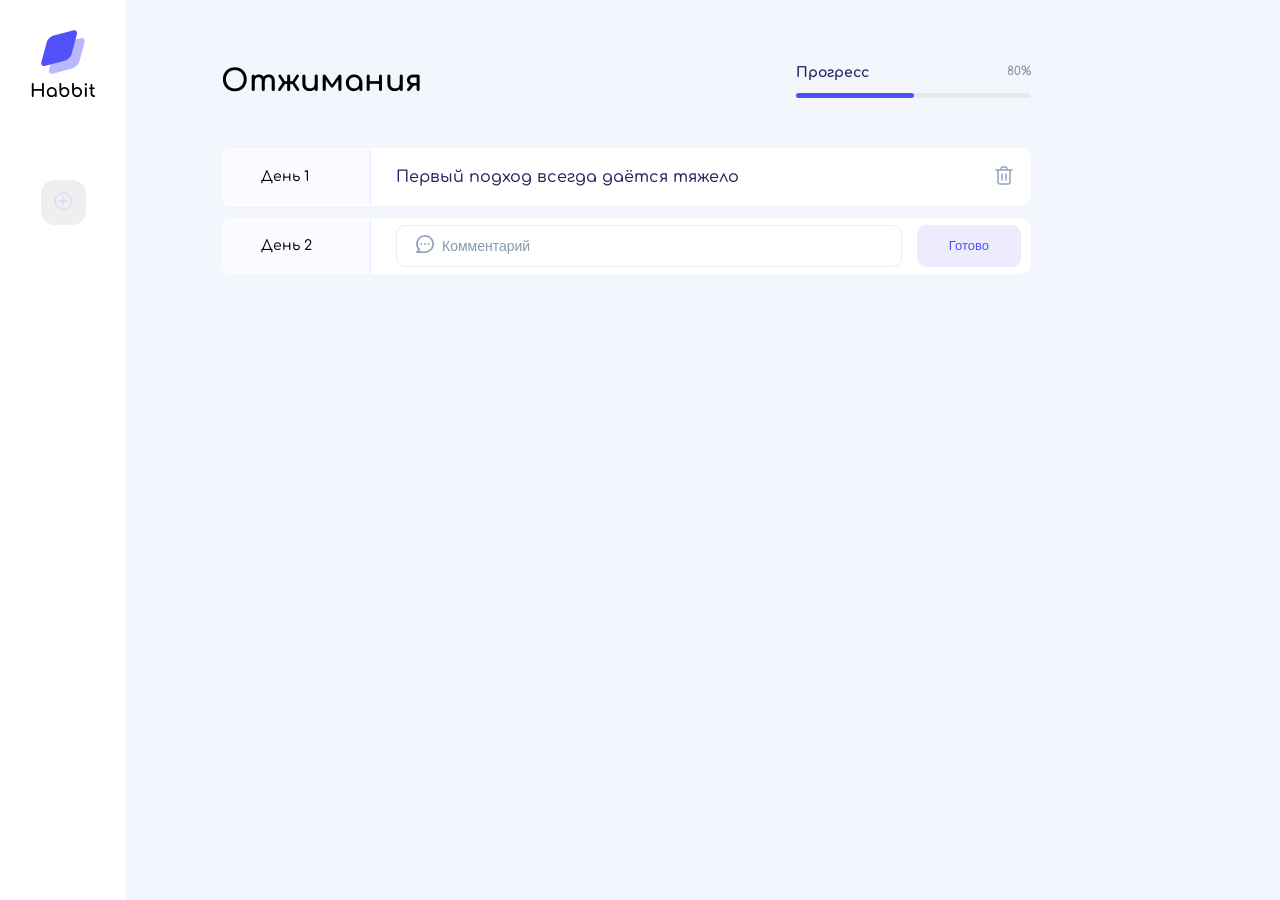
==== project/index.html @ 3a40549d "18-рендеринг меню" ====
<!DOCTYPE html>
<html lang="en">
<head>
    <meta charset="UTF-8">
    <meta name="viewport" content="width=device-width, initial-scale=1.0">
    <title>Habbit app</title>
    <link rel="preconnect" href="https://fonts.googleapis.com">
    <link rel="preconnect" href="https://fonts.gstatic.com" crossorigin>
    <link href="https://fonts.googleapis.com/css2?family=Comfortaa:wght@300..700&display=swap" rel="stylesheet">
    <link rel="stylesheet" href="./styles/main.css">
</head>
<body>
    <div class="app">
        <div class="panel">
            <img class="logo" src="./images/logo.svg" alt="Логотип Habbit app">
            <nav class="menu">
                <div class="menu__list">
                    <!-- <button class="menu__item menu__item_active" menu-habbit-id="1">
                        <img src="./images/sport.svg" alt="Гантели">
                    </button>
                    <button class="menu__item">
                        <img src="./images/water.svg" alt="Вода">
                    </button>
                    <button class="menu__item">
                        <img src="./images/food.svg" alt="Еда"> -->
                    </button>
                </div>
                <button class="menu__add">
                    <img src="./images/add.svg" alt="Добавить привычку">
                </button>
            </nav>
        </div>
        <div class="content">
            <header>
                <h1>Отжимания</h1>
                <div class="progress">
                    <div class="progress__text">
                        <div class="progress__name">Прогресс</div>
                        <div class="progress__percernt">80%</div>
                    </div>
                    <div class="progress__bar">
                        <div class="progress__cover-bar"></div>
                    </div>
                </div>
            </header>
            <main>
                <div>
                    <div class='habbit'>
                        <div class='habbit__day'>День 1</div>
                        <div class='habbit__comment'>
                            Первый подход всегда даётся тяжело
                        </div>
                        <button class='habbit__delete'>
                            <img src="./images/delete.svg" alt="Удалить день 1">
                        </button>
                    </div>
                </div>
                <div>
                    <div class='habbit'>
                        <div class='habbit__day'>День 2</div>
                        <form class='habbit__form'>
                            <img 
                            class='input__icon' 
                            src="./images/comment.svg" 
                            alt="Иконка комментария">
                            <input class="input_icon" type="text" placeholder='Комментарий'>
                            <button class="button">Готово</button>
                        </form>                        
                    </div>
                </div>
            </main>
        </div>
    </div>
    <script src='./scripts/app.js'> </script>
</body>
</html>
---- project/styles/main.css ----
*{
    box-sizing: border-box;
}

body{
    font-family: 'Comfortaa', cursive;
    margin: 0;
    background-color: #F3F6FD;
    font-weight: 400;
}

.app {
    display: flex; 
    gap: 50px;
}

.logo{
    margin-bottom: 50px ;
}

.panel{
    background-color: white;
    min-height: 100vh;
    padding: 30px;
}

.menu{
    display: flex;
    flex-direction: column;
    gap: 25px;
    align-items: center;
}

.menu__list{
    display: flex;
    flex-direction: column;
    gap: 25px;
    
}

.menu__item{
    border-radius: 14px;
    box-shadow: 0px 8px 14px 0px rgba(62, 107, 224, 0.12);
    background: none;
    border: none;
    height: 45px;
    width: 45px;
    cursor: pointer;
}

.menu__item:hover{
    background: rgb(106, 106, 251);
}


.menu__item:hover img{
    filter: brightness(0) invert(1);
}

.menu__item_active{
    background: rgb(80, 81, 249);
}

.menu__item_active img{
    filter: brightness(0) invert(1);
}

.menu__add{
    box-sizing: border-box;
    border: 1px solid rgb(202, 213, 255);
    border-radius: 14px;
    border: none;
    height: 45px;
    width: 45px;
    cursor: pointer;
}

.menu__add:hover{
    background-color: #E7E2FE;
}

.content{
    min-width: 900px;
    padding: 45px;
}

header{
    display: flex;
    justify-content: space-between;
    align-items: center;
}

h1{
    font-size: 30px;
    line-height: 33px;
    color: black;
}

.progress{
    display: flex;
    flex-direction: column;
    gap: 12px;
    min-width: 235px;
}

.progress__text{
    display: flex;
    flex-direction: row;
    justify-content: space-between;
}

.progress__name{
    color: rgb(35, 35, 96);
    font-size: 14px;
    line-height: 16px;
    text-align: left;
    font-weight: 800;
}

.progress__percernt{
    color: rgb(118, 131, 150);
    font-size: 12px;
    line-height: 13px;
}

.progress__bar{
    width: 100%;
    height: 5px;
    border-radius: 4px;
    background: rgb(230, 233, 237);
    position: relative;
}

.progress__cover-bar{
    position: absolute;
    width: 50%;
    height: 5px;
    border-radius: 4px;
    background: rgb(80, 81, 249);
}

main{
    margin-top: 30px;
}

.habbit{
    display: flex;
    background-color: white;
    border-radius: 10px;
    align-items: center;
    margin-bottom: 12px;
}

.habbit__day{
    background-color: #FBFAFF;
    border-radius: 10px 0 0 10px;
    border-right: 1px solid rgb(231, 235, 251);
    font-size: 14px;
    font-weight: 500;
    line-height: 16px;
    padding: 20px 40px;
    min-width: 150px;
}

.habbit__comment{
    color: rgb(35, 35, 95);
    font-size: 16px;
    font-weight: 500;
    line-height: 18px;
    padding: 20px 25px;
}

.habbit__delete{
    margin-left: auto;
    margin-right: 10px;
    background: none;
    border: none;
    cursor: pointer;
    border-radius: 5px;
    padding: 5px;
}

.habbit__delete:hover{
    background-color: #E7E2FE;
}

input{
    border: 1px solid rgb(231, 235, 251);
    border-radius: 9px;
    background: rgb(255, 255, 255);
    padding: 12px 20px;
    flex: 1;
    font-size: 14px;
    line-height: 16px;
}

input::placeholder{
    color: rgb(136, 153, 168);
    font-size: 14px;
    line-height: 16px;
}

.habbit__form{
    display: flex;
    gap: 15px;
    width: 100%;
    padding: 0px 10px 0 25px;
    position: relative;
}

.input__icon{
    position: absolute;
    top: 10px;
    left: 45px;
}

.input_icon{
    padding-left: 45px;
}

.button{
    border-radius: 9px;
    background: rgb(237, 236, 254);
    border: none;
    color: rgb(80, 81, 249);
    font-size: 13px;
    font-weight: 500;
    line-height: 14px;
    padding: 14px 32px;
    cursor: pointer;
}

.button:hover{
    background: rgb(210, 208, 245);
}
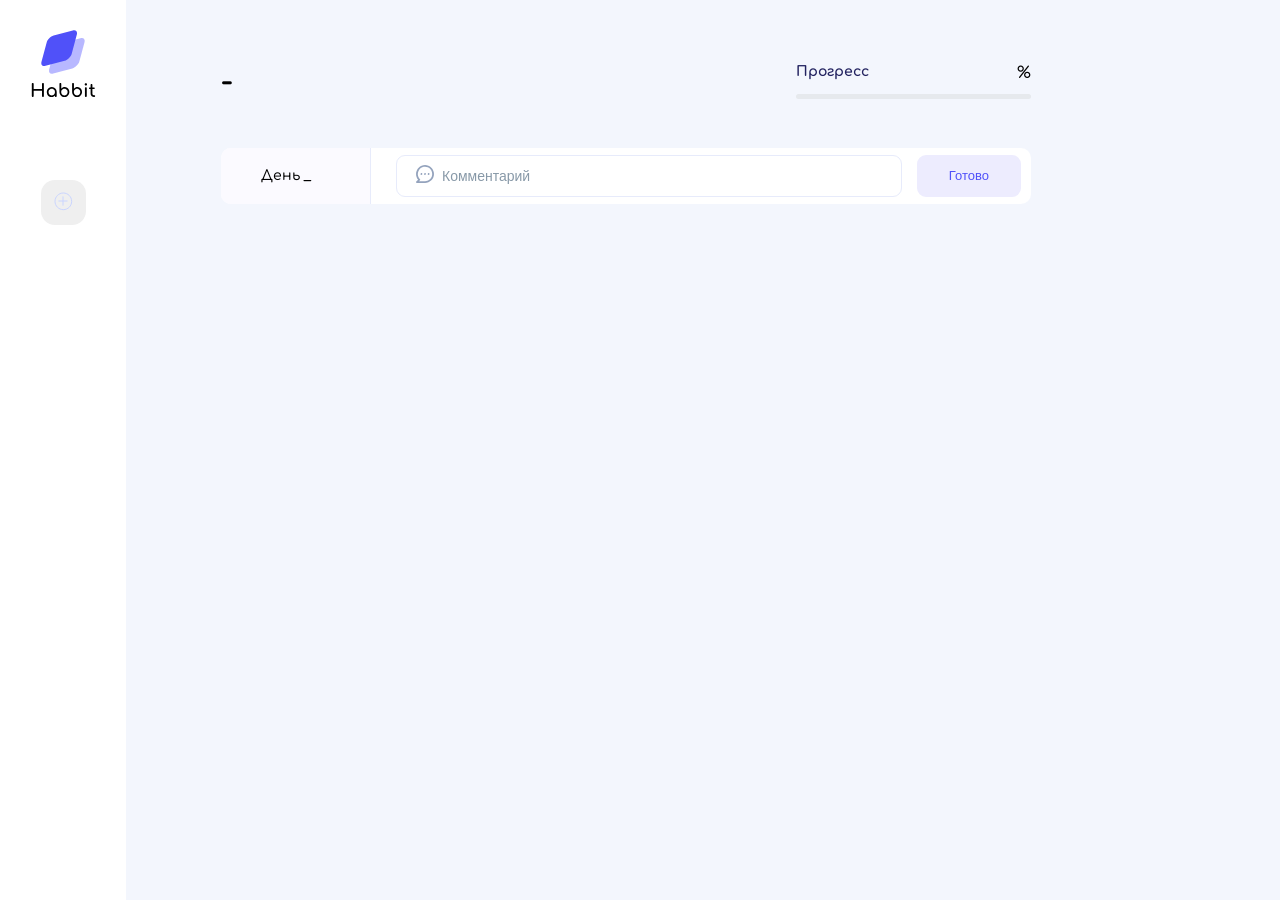
==== commit a9dbb0da: "ререндер дней" ====
--- a/project/index.html
+++ b/project/index.html
@@ -14,17 +14,7 @@
         <div class="panel">
             <img class="logo" src="./images/logo.svg" alt="Логотип Habbit app">
             <nav class="menu">
-                <div class="menu__list">
-                    <!-- <button class="menu__item menu__item_active" menu-habbit-id="1">
-                        <img src="./images/sport.svg" alt="Гантели">
-                    </button>
-                    <button class="menu__item">
-                        <img src="./images/water.svg" alt="Вода">
-                    </button>
-                    <button class="menu__item">
-                        <img src="./images/food.svg" alt="Еда"> -->
-                    </button>
-                </div>
+                <div class="menu__list"></div>
                 <button class="menu__add">
                     <img src="./images/add.svg" alt="Добавить привычку">
                 </button>
@@ -32,11 +22,11 @@
         </div>
         <div class="content">
             <header>
-                <h1>Отжимания</h1>
+                <h1 class="h1">-</h1>
                 <div class="progress">
                     <div class="progress__text">
                         <div class="progress__name">Прогресс</div>
-                        <div class="progress__percernt">80%</div>
+                        <div class="progress__percent">%</div>
                     </div>
                     <div class="progress__bar">
                         <div class="progress__cover-bar"></div>
@@ -44,29 +34,18 @@
                 </div>
             </header>
             <main>
-                <div>
-                    <div class='habbit'>
-                        <div class='habbit__day'>День 1</div>
-                        <div class='habbit__comment'>
-                            Первый подход всегда даётся тяжело
-                        </div>
-                        <button class='habbit__delete'>
-                            <img src="./images/delete.svg" alt="Удалить день 1">
-                        </button>
-                    </div>
-                </div>
-                <div>
-                    <div class='habbit'>
-                        <div class='habbit__day'>День 2</div>
-                        <form class='habbit__form'>
-                            <img 
-                            class='input__icon' 
-                            src="./images/comment.svg" 
-                            alt="Иконка комментария">
-                            <input class="input_icon" type="text" placeholder='Комментарий'>
-                            <button class="button">Готово</button>
-                        </form>                        
-                    </div>
+            <div id="days"></div>
+                <div class="habbit">
+                <div class="habbit__day">День _</div>
+                <form class="habbit__form">
+                    <input class="input_icon" type="text" placeholder="Комментарий" />
+                    <img
+                        class="input__icon"
+                        src="./images/comment.svg"
+                        alt="Иконка комментария"
+                    />
+                    <button class="button">Готово</button>
+                </form>
                 </div>
             </main>
         </div>
--- a/project/styles/main.css
+++ b/project/styles/main.css
@@ -133,10 +133,10 @@
 
 .progress__cover-bar{
     position: absolute;
-    width: 50%;
     height: 5px;
     border-radius: 4px;
     background: rgb(80, 81, 249);
+    transition: all 0.5s;
 }
 
 main{
@@ -145,6 +145,7 @@
 
 .habbit{
     display: flex;
+    flex-direction: row;
     background-color: white;
     border-radius: 10px;
     align-items: center;
@@ -160,7 +161,7 @@
     line-height: 16px;
     padding: 20px 40px;
     min-width: 150px;
-}
+    }
 
 .habbit__comment{
     color: rgb(35, 35, 95);
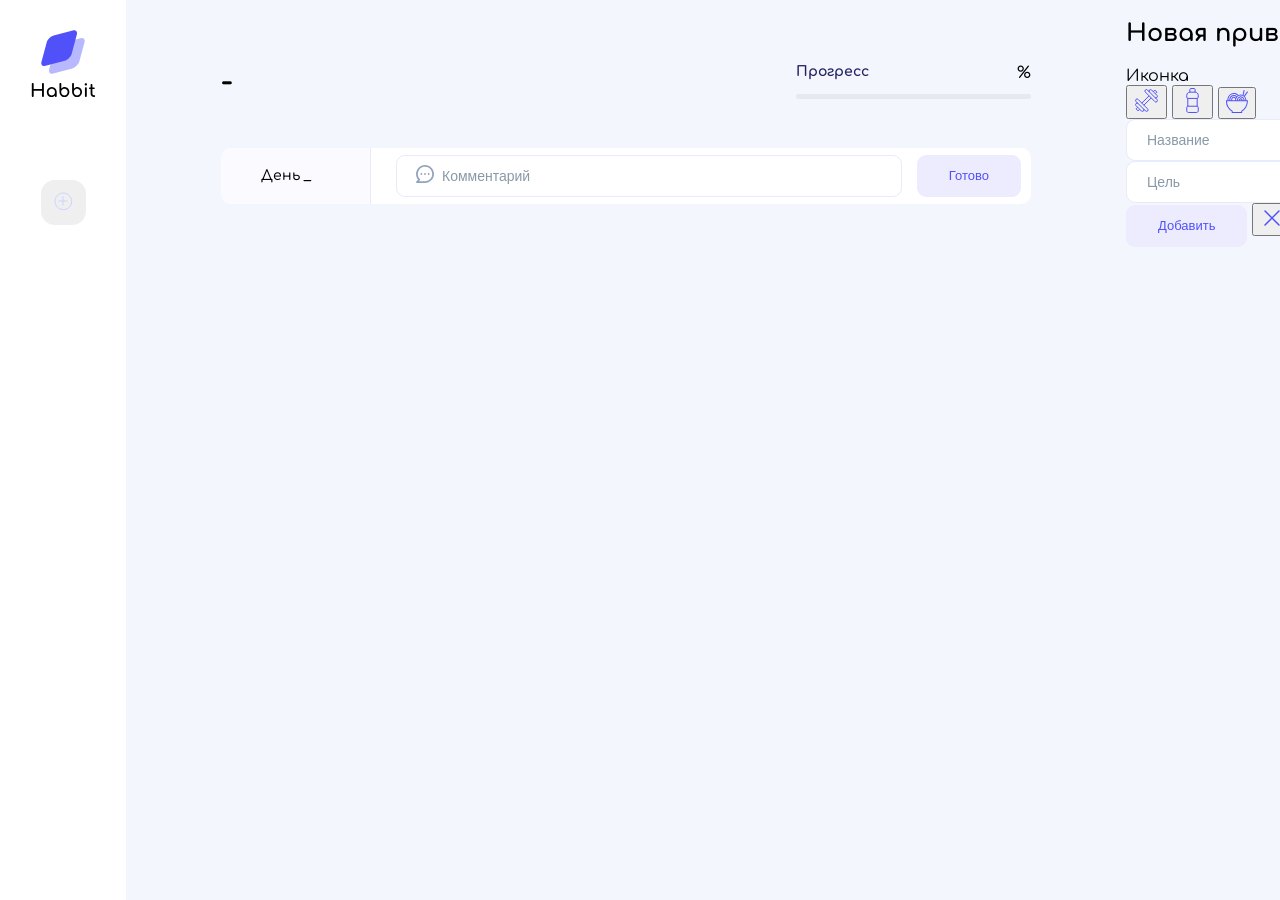
==== commit 938aa66d: "popup index" ====
--- a/project/index.html
+++ b/project/index.html
@@ -1,5 +1,6 @@
 <!DOCTYPE html>
 <html lang="en">
+
 <head>
     <meta charset="UTF-8">
     <meta name="viewport" content="width=device-width, initial-scale=1.0">
@@ -9,6 +10,7 @@
     <link href="https://fonts.googleapis.com/css2?family=Comfortaa:wght@300..700&display=swap" rel="stylesheet">
     <link rel="stylesheet" href="./styles/main.css">
 </head>
+
 <body>
     <div class="app">
         <div class="panel">
@@ -34,22 +36,44 @@
                 </div>
             </header>
             <main>
-            <div id="days"></div>
+                <div id="days"></div>
                 <div class="habbit">
-                <div class="habbit__day">День _</div>
-                <form class="habbit__form">
-                    <input class="input_icon" type="text" placeholder="Комментарий" />
-                    <img
-                        class="input__icon"
-                        src="./images/comment.svg"
-                        alt="Иконка комментария"
-                    />
-                    <button class="button">Готово</button>
-                </form>
+                    <div class="habbit__day">День _</div>
+                    <form class="habbit__form" onsubmit="addDays(event)">
+                        <input name="comment" class="input_icon" type="text" placeholder="Комментарий" />
+                        <img class="input__icon" src="./images/comment.svg" alt="Иконка комментария" />
+                        <button class="button" type="submit">Готово</button>
+                    </form>
                 </div>
             </main>
+        </div>
+        <div class="cover cover_hidden">
+            <div class="popup"> 
+                <h2>Новая привычка</h2>
+                <div class="icon-lable">Иконка</div>
+                <div class="icon-select">
+                    <button class="icon icon_active">
+                        <img src="./images/sport.svg" alt="Спорт">
+                    </button>
+                    <button class="icon">
+                        <img src="./images/water.svg" alt="Вода">
+                    </button>
+                    <button class="icon">
+                        <img src="./images/food.svg" alt="Еда">
+                    </button>
+                </div>
+                <form class="popup__form">
+                    <input type="text" name="name" placeholder="Название">
+                    <input type="number" name="target" placeholder="Цель">
+                </form>
+                <button class="button" type="submit">Добавить</button>
+                <button class="close">
+                    <img src="./images/close.svg" alt="Закрыть форму">
+                </button>
+            </div>
         </div>
     </div>
     <script src='./scripts/app.js'> </script>
 </body>
+
 </html>
--- a/project/styles/main.css
+++ b/project/styles/main.css
@@ -1,8 +1,8 @@
-*{
+* {
     box-sizing: border-box;
 }
 
-body{
+body {
     font-family: 'Comfortaa', cursive;
     margin: 0;
     background-color: #F3F6FD;
@@ -10,35 +10,35 @@
 }
 
 .app {
-    display: flex; 
+    display: flex;
     gap: 50px;
 }
 
-.logo{
-    margin-bottom: 50px ;
-}
-
-.panel{
+.logo {
+    margin-bottom: 50px;
+}
+
+.panel {
     background-color: white;
     min-height: 100vh;
     padding: 30px;
 }
 
-.menu{
+.menu {
     display: flex;
     flex-direction: column;
     gap: 25px;
     align-items: center;
 }
 
-.menu__list{
+.menu__list {
     display: flex;
     flex-direction: column;
     gap: 25px;
-    
-}
-
-.menu__item{
+
+}
+
+.menu__item {
     border-radius: 14px;
     box-shadow: 0px 8px 14px 0px rgba(62, 107, 224, 0.12);
     background: none;
@@ -48,24 +48,24 @@
     cursor: pointer;
 }
 
-.menu__item:hover{
+.menu__item:hover {
     background: rgb(106, 106, 251);
 }
 
 
-.menu__item:hover img{
+.menu__item:hover img {
     filter: brightness(0) invert(1);
 }
 
-.menu__item_active{
+.menu__item_active {
     background: rgb(80, 81, 249);
 }
 
-.menu__item_active img{
+.menu__item_active img {
     filter: brightness(0) invert(1);
 }
 
-.menu__add{
+.menu__add {
     box-sizing: border-box;
     border: 1px solid rgb(202, 213, 255);
     border-radius: 14px;
@@ -75,41 +75,41 @@
     cursor: pointer;
 }
 
-.menu__add:hover{
+.menu__add:hover {
     background-color: #E7E2FE;
 }
 
-.content{
+.content {
     min-width: 900px;
     padding: 45px;
 }
 
-header{
+header {
     display: flex;
     justify-content: space-between;
     align-items: center;
 }
 
-h1{
+h1 {
     font-size: 30px;
     line-height: 33px;
     color: black;
 }
 
-.progress{
+.progress {
     display: flex;
     flex-direction: column;
     gap: 12px;
     min-width: 235px;
 }
 
-.progress__text{
+.progress__text {
     display: flex;
     flex-direction: row;
     justify-content: space-between;
 }
 
-.progress__name{
+.progress__name {
     color: rgb(35, 35, 96);
     font-size: 14px;
     line-height: 16px;
@@ -117,13 +117,13 @@
     font-weight: 800;
 }
 
-.progress__percernt{
+.progress__percernt {
     color: rgb(118, 131, 150);
     font-size: 12px;
     line-height: 13px;
 }
 
-.progress__bar{
+.progress__bar {
     width: 100%;
     height: 5px;
     border-radius: 4px;
@@ -131,7 +131,7 @@
     position: relative;
 }
 
-.progress__cover-bar{
+.progress__cover-bar {
     position: absolute;
     height: 5px;
     border-radius: 4px;
@@ -139,11 +139,11 @@
     transition: all 0.5s;
 }
 
-main{
+main {
     margin-top: 30px;
 }
 
-.habbit{
+.habbit {
     display: flex;
     flex-direction: row;
     background-color: white;
@@ -152,7 +152,7 @@
     margin-bottom: 12px;
 }
 
-.habbit__day{
+.habbit__day {
     background-color: #FBFAFF;
     border-radius: 10px 0 0 10px;
     border-right: 1px solid rgb(231, 235, 251);
@@ -161,9 +161,9 @@
     line-height: 16px;
     padding: 20px 40px;
     min-width: 150px;
-    }
-
-.habbit__comment{
+}
+
+.habbit__comment {
     color: rgb(35, 35, 95);
     font-size: 16px;
     font-weight: 500;
@@ -171,7 +171,7 @@
     padding: 20px 25px;
 }
 
-.habbit__delete{
+.habbit__delete {
     margin-left: auto;
     margin-right: 10px;
     background: none;
@@ -181,11 +181,11 @@
     padding: 5px;
 }
 
-.habbit__delete:hover{
+.habbit__delete:hover {
     background-color: #E7E2FE;
 }
 
-input{
+input {
     border: 1px solid rgb(231, 235, 251);
     border-radius: 9px;
     background: rgb(255, 255, 255);
@@ -195,13 +195,17 @@
     line-height: 16px;
 }
 
-input::placeholder{
+input::placeholder {
     color: rgb(136, 153, 168);
     font-size: 14px;
     line-height: 16px;
 }
 
-.habbit__form{
+input.error {
+    border: 1px solid red;
+}
+
+.habbit__form {
     display: flex;
     gap: 15px;
     width: 100%;
@@ -209,17 +213,17 @@
     position: relative;
 }
 
-.input__icon{
+.input__icon {
     position: absolute;
     top: 10px;
     left: 45px;
 }
 
-.input_icon{
+.input_icon {
     padding-left: 45px;
 }
 
-.button{
+.button {
     border-radius: 9px;
     background: rgb(237, 236, 254);
     border: none;
@@ -231,6 +235,6 @@
     cursor: pointer;
 }
 
-.button:hover{
+.button:hover {
     background: rgb(210, 208, 245);
 }
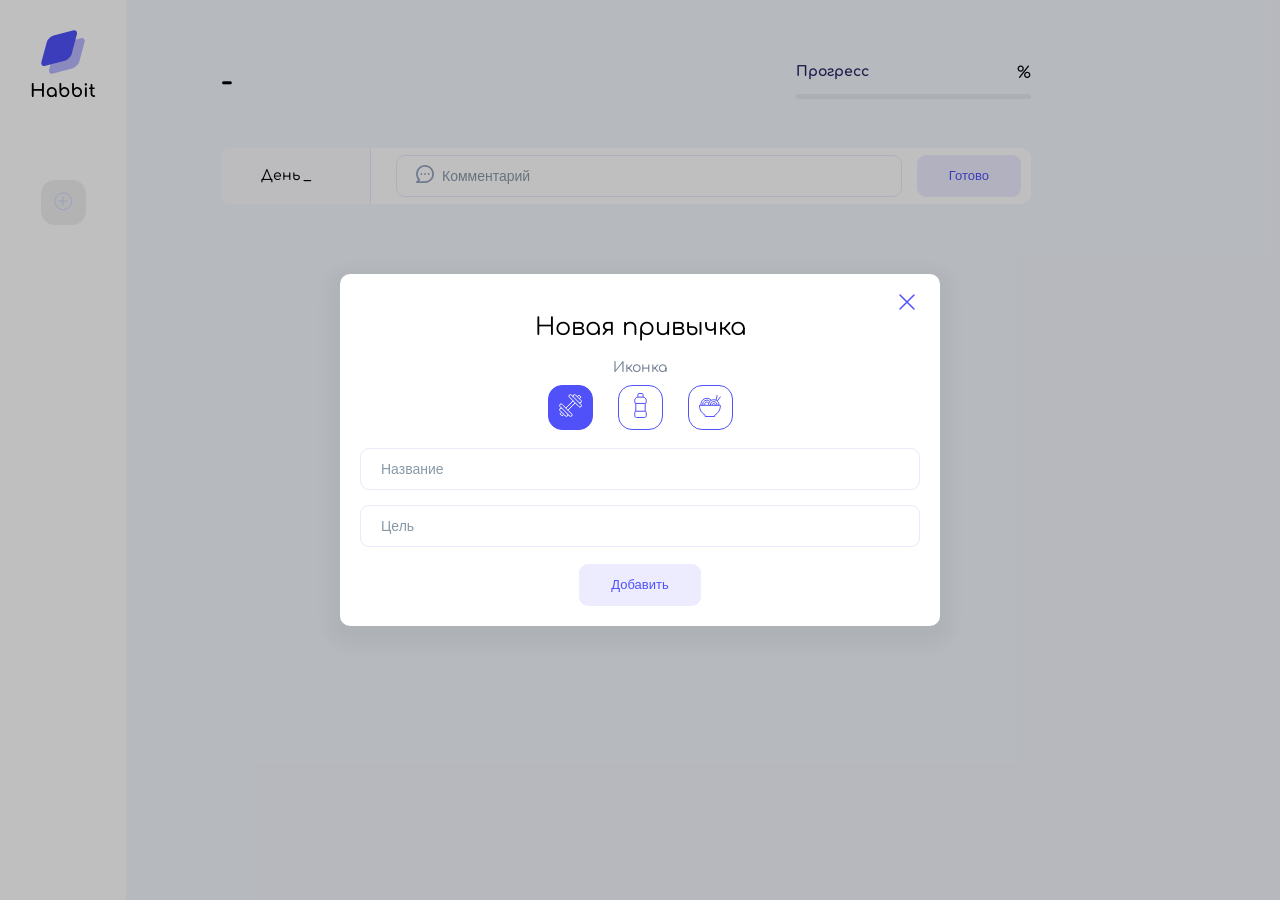
==== commit f356f9ed: "popup" ====
--- a/project/index.html
+++ b/project/index.html
@@ -47,7 +47,7 @@
                 </div>
             </main>
         </div>
-        <div class="cover cover_hidden">
+        <div class="cover cover__hidden">
             <div class="popup"> 
                 <h2>Новая привычка</h2>
                 <div class="icon-lable">Иконка</div>
@@ -67,7 +67,7 @@
                     <input type="number" name="target" placeholder="Цель">
                 </form>
                 <button class="button" type="submit">Добавить</button>
-                <button class="close">
+                <button class="popup__close">
                     <img src="./images/close.svg" alt="Закрыть форму">
                 </button>
             </div>
--- a/project/styles/main.css
+++ b/project/styles/main.css
@@ -237,4 +237,104 @@
 
 .button:hover {
     background: rgb(210, 208, 245);
+}
+
+.cover {
+    position: absolute;
+    left: 0;
+    right: 0;
+    bottom: 0;
+    top: 0;
+    background: rgba(0, 0, 0, 0.25);
+    display: flex;
+    align-items: center;
+    justify-content: center;
+}
+
+/* .cover__hidden{
+    display: none;
+} */
+
+.popup{
+    border-radius: 10px;
+    box-shadow: 0px 8px 14px 12px rgba(56, 56, 56, 0.05);
+    background: rgb(255, 255, 255);
+    max-width: 600px;
+    width: 100%;
+    padding: 20px;
+    position: relative;
+    display: flex;
+    flex-direction: column;
+    align-items: center;
+}
+
+.popup__close{
+    position: absolute;
+    right: 15px;
+    top: 15px;
+    border: none;
+    background: none;
+    cursor: pointer;
+}
+
+h2{
+    font-size: 24px;
+    font-weight: 400;
+    line-height: 27px;
+    color: black;
+    margin-bottom: 19px;
+}
+
+.icon-lable{
+    color: rgb(118, 131, 150);
+    font-size: 14px;
+    font-weight: 500;
+    line-height: 16px;
+    margin-bottom: 9px;
+}
+
+.icon-select{
+    display: flex;
+    gap: 25px;
+    margin-bottom: 18px;
+}
+
+.icon{
+    border: 1px solid rgb(80, 81, 249);
+    border-radius: 14px;
+    width: 45px;
+    height: 45px;
+    background-color: white;
+    cursor: pointer;
+    align-items: center;
+    justify-content: center;
+}
+
+.icon:hover {
+    background: rgb(106, 106, 251);
+}
+
+.icon:hover img {
+    filter: brightness(0) invert(1);
+}
+
+.icon_active{
+    background-color: rgb(80, 81, 249);
+}
+
+.icon_active img{
+    filter: brightness(0) invert(1)
+}
+
+.popup__form{
+    display: flex;
+    flex-direction: column;
+    width: 100%;
+    align-items: center;
+    gap: 15px;
+    margin-bottom: 17px;
+}
+
+.popup__form input{
+    width: 100%;
 }
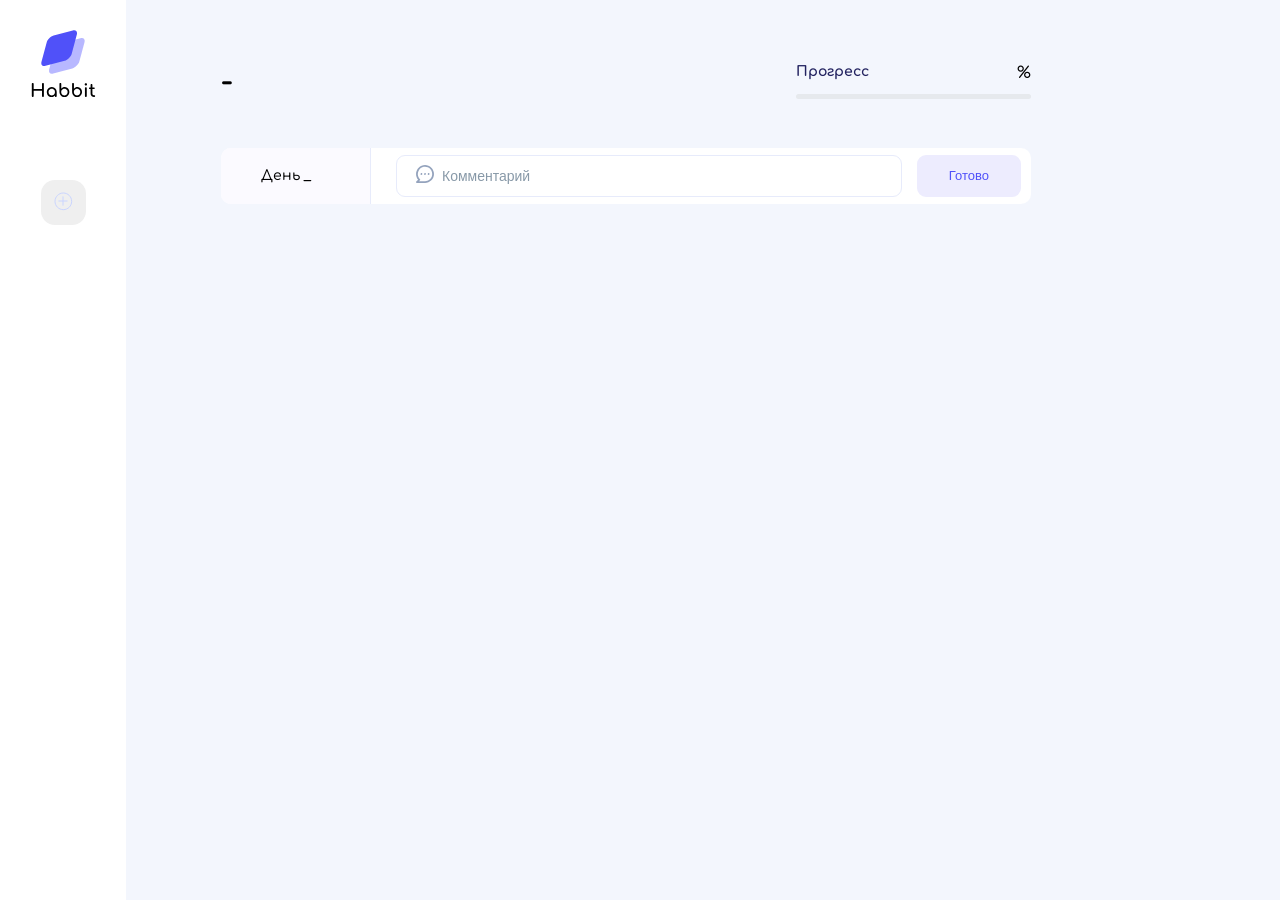
==== commit fd7d3e6d: "popup" ====
--- a/project/index.html
+++ b/project/index.html
@@ -17,7 +17,7 @@
             <img class="logo" src="./images/logo.svg" alt="Логотип Habbit app">
             <nav class="menu">
                 <div class="menu__list"></div>
-                <button class="menu__add">
+                <button class="menu__add" onclick="togglePopup()">
                     <img src="./images/add.svg" alt="Добавить привычку">
                 </button>
             </nav>
@@ -47,27 +47,28 @@
                 </div>
             </main>
         </div>
-        <div class="cover cover__hidden">
+        <div class="cover cover__hidden" id="add-habbit-popup">
             <div class="popup"> 
                 <h2>Новая привычка</h2>
                 <div class="icon-lable">Иконка</div>
                 <div class="icon-select">
-                    <button class="icon icon_active">
+                    <button class="icon icon_active" onclick="setIcon(this, 'sport')">
                         <img src="./images/sport.svg" alt="Спорт">
                     </button>
-                    <button class="icon">
+                    <button class="icon" onclick="setIcon(this,'water')">
                         <img src="./images/water.svg" alt="Вода">
                     </button>
-                    <button class="icon">
+                    <button class="icon" onclick="setIcon(this,'food')">
                         <img src="./images/food.svg" alt="Еда">
                     </button>
                 </div>
                 <form class="popup__form">
                     <input type="text" name="name" placeholder="Название">
+                    <input type="text" name="icon" hidden placeholder="Иконка" value="sport">
                     <input type="number" name="target" placeholder="Цель">
                 </form>
                 <button class="button" type="submit">Добавить</button>
-                <button class="popup__close">
+                <button class="popup__close" onclick="togglePopup()">
                     <img src="./images/close.svg" alt="Закрыть форму">
                 </button>
             </div>
--- a/project/styles/main.css
+++ b/project/styles/main.css
@@ -251,9 +251,9 @@
     justify-content: center;
 }
 
-/* .cover__hidden{
+.cover__hidden{
     display: none;
-} */
+}
 
 .popup{
     border-radius: 10px;
